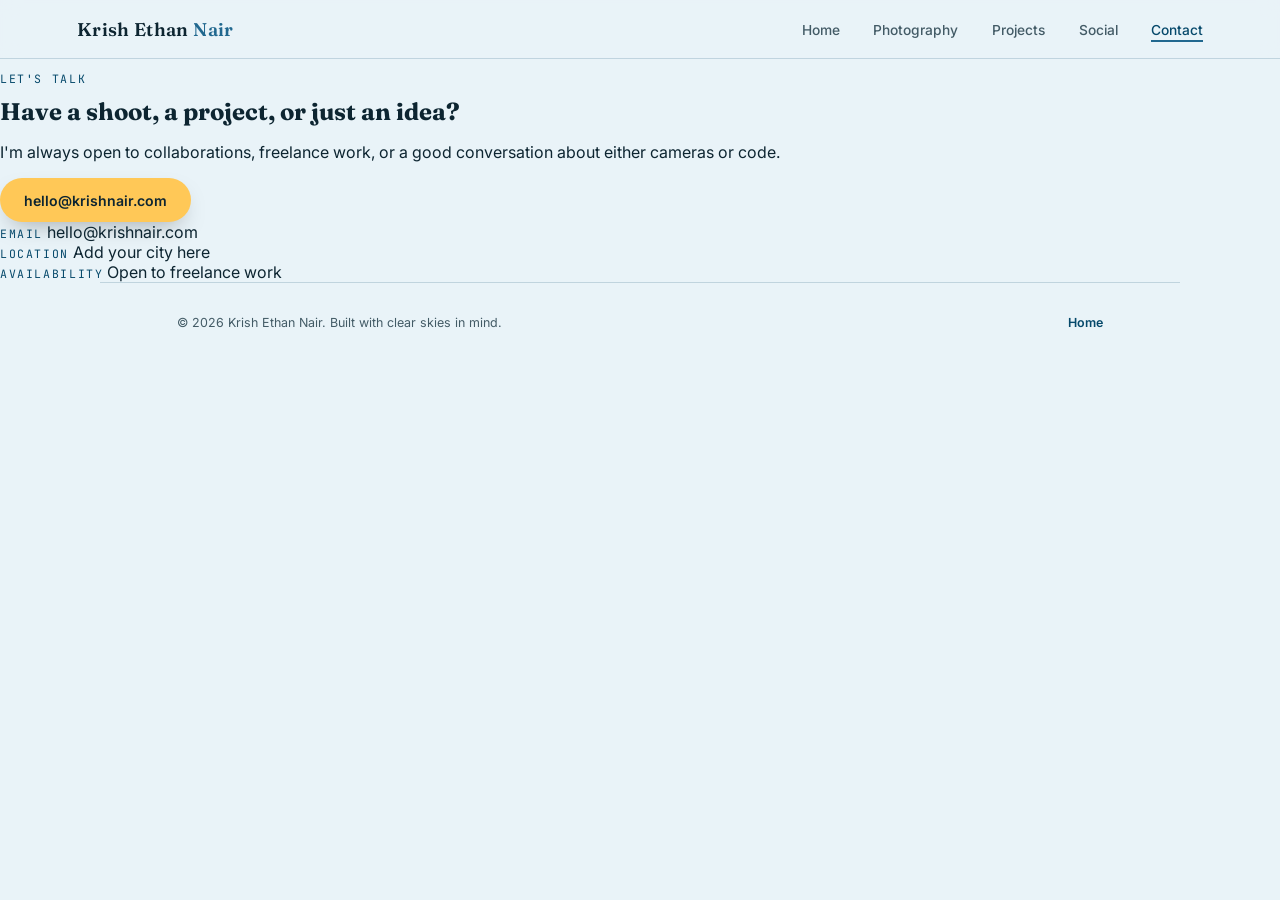
==== connect/index.html @ 8c1ee66f "renamed contact to connect" ====
<!DOCTYPE html>
<html lang="en">
<head>
<meta charset="UTF-8">
<meta name="viewport" content="width=device-width, initial-scale=1.0">
<title>Contact — Krish Ethan Nair</title>
<link rel="preconnect" href="https://fonts.googleapis.com">
<link rel="preconnect" href="https://fonts.gstatic.com" crossorigin>
<link href="https://fonts.googleapis.com/css2?family=Fraunces:ital,opsz,wght@0,9..144,300;0,9..144,500;0,9..144,600;1,9..144,500&family=Inter:wght@400;500;600&family=JetBrains+Mono:wght@400;500&display=swap" rel="stylesheet">
<link rel="stylesheet" href="../styles.css">
</head>
<body>

<header>
  <a href="../" class="logo">Krish Ethan <span>Nair</span></a>
  <button class="nav-toggle" id="navToggle" aria-label="Toggle menu" aria-expanded="false">
    <span></span>
  </button>
  <nav>
    <ul id="navList">
      <li><a href="../">Home</a></li>
      <li><a href="../photography/">Photography</a></li>
      <li><a href="../projects/">Projects</a></li>
      <li><a href="../social/">Social</a></li>
      <li><a href="../contact/" aria-current="page">Contact</a></li>
    </ul>
  </nav>
</header>

<section class="contact">
  <p class="eyebrow">Let's talk</p>
  <h2>Have a shoot, a project, or just an idea?</h2>
  <p>I'm always open to collaborations, freelance work, or a good conversation about either cameras or code.</p>
  <a href="mailto:hello@krishnair.com" class="btn btn-primary">hello@krishnair.com</a>
</section>

<div class="contact-details">
  <div class="contact-item">
    <span class="eyebrow">Email</span>
    <a href="mailto:hello@krishnair.com">hello@krishnair.com</a>
  </div>
  <div class="contact-item">
    <span class="eyebrow">Location</span>
    <span>Add your city here</span>
  </div>
  <div class="contact-item">
    <span class="eyebrow">Availability</span>
    <span>Open to freelance work</span>
  </div>
</div>

<footer>
  <span>© 2026 Krish Ethan Nair. Built with clear skies in mind.</span>
  <span><a href="../" style="color:var(--sky-deep); font-weight:600;">Home</a></span>
</footer>

<script>
  const toggle = document.getElementById('navToggle');
  const navList = document.getElementById('navList');
  toggle.addEventListener('click', () => {
    const open = navList.classList.toggle('open');
    toggle.setAttribute('aria-expanded', open);
  });
</script>

</body>
</html>
---- styles.css ----
:root{
  --sky-deep: #06496b;
  --sky-mid: #21688f;
  --sky-light: #8fc4de;
  --cloud: #e9f3f8;
  --ink: #0d2531;
  --ink-soft: #435b66;
  --sun: #ffc857;
  --line: rgba(6,73,107,0.18);
  --max: 1080px;
}

*{ box-sizing:border-box; }
html{ scroll-behavior:smooth; }

body{
  margin:0;
  background: var(--cloud);
  color: var(--ink);
  font-family: 'Inter', sans-serif;
  -webkit-font-smoothing: antialiased;
}

h1,h2,h3{ font-family:'Fraunces', serif; margin:0; }
a{ color:inherit; text-decoration:none; }

.eyebrow{
  font-family:'JetBrains Mono', monospace;
  font-size:0.72rem;
  letter-spacing:0.14em;
  text-transform:uppercase;
  color: var(--sky-deep);
}

/* ---------- NAV ---------- */
header{
  position:sticky;
  top:0;
  z-index:100;
  display:flex;
  align-items:center;
  justify-content:space-between;
  padding: 1.1rem 6%;
  background: rgba(233,243,248,0.85);
  backdrop-filter: blur(10px);
  border-bottom: 1px solid var(--line);
}

.logo{
  font-family:'Fraunces', serif;
  font-weight:600;
  font-size:1.15rem;
  letter-spacing:0.02em;
}
.logo span{ color: var(--sky-mid); }

nav ul{
  list-style:none;
  display:flex;
  gap:2.1rem;
  margin:0;
  padding:0;
}

nav a{
  font-size:0.86rem;
  font-weight:500;
  color: var(--ink-soft);
  position:relative;
  padding-bottom:4px;
  transition: color 0.25s ease;
}
nav a:hover, nav a:focus-visible{ color: var(--sky-deep); }
nav a::after{
  content:"";
  position:absolute;
  left:0; bottom:0;
  width:0%;
  height:2px;
  background: var(--sky-mid);
  transition: width 0.25s ease;
}
nav a:hover::after, nav a:focus-visible::after{ width:100%; }
nav a[aria-current="page"]{ color: var(--sky-deep); }
nav a[aria-current="page"]::after{ width:100%; }

.nav-toggle{
  display:none;
  background:none;
  border:1px solid var(--line);
  border-radius:8px;
  width:40px; height:40px;
  align-items:center;
  justify-content:center;
  cursor:pointer;
}
.nav-toggle span, .nav-toggle span::before, .nav-toggle span::after{
  display:block;
  width:18px; height:2px;
  background: var(--ink);
  position:relative;
  transition: 0.25s ease;
}
.nav-toggle span::before, .nav-toggle span::after{
  content:"";
  position:absolute;
}
.nav-toggle span::before{ top:-6px; }
.nav-toggle span::after{ top:6px; }

/* ---------- HERO ---------- */
.hero{
  position:relative;
  overflow:hidden;
  padding: 6.5rem 6% 5rem;
  background: linear-gradient(180deg, var(--sky-deep) 0%, var(--sky-mid) 46%, var(--sky-light) 82%, var(--cloud) 100%);
}

.hero .eyebrow, .hero h1, .hero-tagline{ position:relative; z-index:2; }
.hero .eyebrow{ color: #cdeaf9; }
.hero h1{ color: #fff; }
.hero h1 em{ font-style:italic; color: var(--sun); }
.hero-tagline{ color: rgba(255,255,255,0.86); }

.cloud{
  position:absolute;
  background: #fff;
  border-radius:100px;
  opacity:0.4;
  filter: blur(0.5px);
}
.cloud::before, .cloud::after{
  content:"";
  position:absolute;
  background:#fff;
  border-radius:100px;
}
.c1{ width:140px; height:44px; top:14%; left:8%; animation: drift 46s linear infinite; }
.c1::before{ width:70px; height:70px; top:-34px; left:18px; }
.c1::after{ width:50px; height:50px; top:-22px; left:70px; }
.c2{ width:100px; height:34px; top:32%; right:12%; animation: drift 60s linear infinite reverse; }
.c2::before{ width:50px; height:50px; top:-24px; left:12px; }
.c2::after{ width:36px; height:36px; top:-16px; left:52px; }
.c3{ width:80px; height:28px; top:60%; left:20%; opacity:0.3; animation: drift 38s linear infinite; }
.c3::before{ width:40px; height:40px; top:-18px; left:10px; }

@keyframes drift{
  from{ transform: translateX(-40px); }
  to{ transform: translateX(40px); }
}

.sun{
  position:absolute;
  top:8%; right:10%;
  width:70px; height:70px;
  background: radial-gradient(circle, var(--sun) 0%, rgba(255,200,87,0) 70%);
  border-radius:50%;
  opacity:0.85;
}

/* Birds: simple double-arc silhouettes that fly across the hero */
.bird{
  position:absolute;
  width:34px;
  height:14px;
  opacity:0.85;
  animation: fly linear infinite;
}
.bird svg{ width:100%; height:100%; display:block; }
.bird path{
  fill:none;
  stroke: rgba(255,255,255,0.92);
  stroke-width:2.4;
  stroke-linecap:round;
  animation: flap 0.7s ease-in-out infinite alternate;
  transform-origin: center;
}
.b1{ top:18%; left:-8%; animation-duration: 22s; }
.b1 path{ animation-duration:0.62s; }
.b2{ top:28%; left:-8%; width:24px; height:10px; animation-duration: 28s; animation-delay:3s; opacity:0.7; }
.b2 path{ animation-duration:0.55s; }
.b3{ top:12%; left:-8%; width:20px; height:9px; animation-duration: 25s; animation-delay:9s; opacity:0.6; }
.b3 path{ animation-duration:0.5s; }

@keyframes fly{
  from{ transform: translateX(0) translateY(0); }
  to{ transform: translateX(126vw) translateY(-18px); }
}
@keyframes flap{
  from{ transform: scaleY(1); }
  to{ transform: scaleY(0.55); }
}

.hero-inner{
  position:relative;
  z-index:2;
  max-width: var(--max);
  margin: 0 auto;
}

.hero h1{
  font-size: clamp(2.6rem, 7vw, 4.6rem);
  font-weight:500;
  line-height:1.02;
  max-width: 16ch;
}

.hero-tagline{
  margin-top:1.4rem;
  font-size:1.05rem;
  line-height:1.65;
  max-width: 50ch;
}

.hero-actions{
  margin-top:2.2rem;
  display:flex;
  gap:1rem;
  flex-wrap:wrap;
  position:relative;
  z-index:2;
}

.btn{
  display:inline-flex;
  align-items:center;
  gap:0.5rem;
  padding: 0.85rem 1.5rem;
  border-radius: 999px;
  font-size:0.88rem;
  font-weight:600;
  transition: transform 0.2s ease, box-shadow 0.2s ease;
  cursor:pointer;
  border:none;
  font-family:inherit;
}
.btn-primary{
  background: var(--sun);
  color: var(--ink);
  box-shadow: 0 10px 24px -10px rgba(0,0,0,0.35);
}
.btn-primary:hover{ transform: translateY(-2px); box-shadow: 0 14px 28px -10px rgba(0,0,0,0.4); }
.btn-ghost{
  border:1px solid rgba(255,255,255,0.7);
  color: #fff;
}
.btn-ghost:hover{ background: rgba(255,255,255,0.12); }

/* light-background variants of buttons, for use outside the hero */
.btn-primary-light{
  background: var(--sky-deep);
  color:#fff;
  box-shadow: 0 10px 24px -10px rgba(6,73,107,0.5);
}
.btn-primary-light:hover{ transform: translateY(-2px); }
.btn-ghost-light{
  border:1px solid var(--sky-deep);
  color: var(--sky-deep);
}
.btn-ghost-light:hover{ background: rgba(6,73,107,0.08); }

/* horizon divider */
.horizon{
  height: 46px;
  background: linear-gradient(180deg, var(--cloud), var(--sky-light) 130%);
  position:relative;
}
.horizon svg{ display:block; width:100%; height:100%; }

/* ---------- SECTION SHELL ---------- */
section.block{
  padding: 5.5rem 6%;
  max-width: var(--max);
  margin: 0 auto;
}

.section-head{
  display:flex;
  justify-content:space-between;
  align-items:flex-end;
  flex-wrap:wrap;
  gap:1rem;
  margin-bottom: 2.6rem;
  border-bottom: 1px solid var(--line);
  padding-bottom:1.4rem;
}
.section-head h2{ font-size: clamp(1.7rem, 4vw, 2.3rem); font-weight:500; }
.section-head p{ color: var(--ink-soft); font-size:0.92rem; max-width:34ch; margin:0.4rem 0 0; }

/* ---------- GALLERY ---------- */
.gallery{
  display:grid;
  grid-template-columns: repeat(6, 1fr);
  grid-auto-rows: 140px;
  gap: 0.9rem;
}
.gallery figure{
  margin:0;
  position:relative;
  overflow:hidden;
  border-radius: 14px;
  background: var(--sky-light);
}
.gallery figure img{
  width:100%; height:100%;
  object-fit:cover;
  display:block;
  transition: transform 0.6s ease;
}
.gallery figure:hover img{ transform: scale(1.07); }

.gallery figcaption{
  position:absolute;
  left:0; right:0; bottom:0;
  padding: 0.9rem 1rem 0.7rem;
  background: linear-gradient(180deg, transparent, rgba(9,45,61,0.78));
  color:#fff;
  font-size:0.78rem;
  opacity:0;
  transform: translateY(8px);
  transition: 0.3s ease;
}
.gallery figure:hover figcaption{ opacity:1; transform:translateY(0); }
.gallery figcaption .eyebrow{ color: var(--sun); }

.g1{ grid-column: span 3; grid-row: span 2; }
.g2{ grid-column: span 3; grid-row: span 1; }
.g3{ grid-column: span 3; grid-row: span 1; }
.g4{ grid-column: span 2; grid-row: span 1; }
.g5{ grid-column: span 2; grid-row: span 1; }
.g6{ grid-column: span 2; grid-row: span 1; }
.g7{ grid-column: span 4; grid-row: span 1; }
.g8{ grid-column: span 2; grid-row: span 1; }

@media (max-width: 860px){
  .gallery{ grid-template-columns: repeat(2, 1fr); grid-auto-rows:150px; }
  .g1,.g2,.g3,.g4,.g5,.g6,.g7,.g8{ grid-column: span 1; grid-row: span 1; }
  .g1{ grid-column: span 2; grid-row: span 2; }
}

/* ---------- FUN PROJECTS (Triops etc.) ---------- */
.projects{
  display:grid;
  grid-template-columns: repeat(3, 1fr);
  gap: 1.4rem;
}
.project-card{
  border: 1px solid var(--line);
  border-radius: 18px;
  padding: 1.8rem;
  background: #fff;
  display:flex;
  flex-direction:column;
  gap:0.9rem;
  transition: transform 0.25s ease, box-shadow 0.25s ease, border-color 0.25s ease;
}
.project-card:hover{
  transform: translateY(-4px);
  box-shadow: 0 20px 40px -22px rgba(6,73,107,0.35);
  border-color: var(--sky-mid);
}
.project-card .thumb{
  width:100%;
  aspect-ratio: 4/3;
  border-radius:12px;
  background: var(--sky-light);
  overflow:hidden;
}
.project-card .thumb img{ width:100%; height:100%; object-fit:cover; display:block; }
.project-card h3{ font-size:1.2rem; font-weight:600; }
.project-card p{ color: var(--ink-soft); font-size:0.9rem; line-height:1.55; flex-grow:1; }
.tag-row{ display:flex; flex-wrap:wrap; gap:0.4rem; }
.tag{
  font-family:'JetBrains Mono', monospace;
  font-size:0.68rem;
  padding: 0.28rem 0.6rem;
  border-radius: 999px;
  background: var(--sky-light);
  color: var(--sky-deep);
}
.project-link{
  font-size:0.84rem;
  font-weight:600;
  color: var(--sky-deep);
  display:inline-flex;
  align-items:center;
  gap:0.35rem;
}
.project-link svg{ transition: transform 0.2s ease; }
.project-link:hover svg{ transform: translate(2px,-2px); }

/* ---------- DETAIL PAGE (project / recipe subpages) ---------- */
.detail-hero{
  max-width: var(--max);
  margin: 0 auto;
  padding: 3.5rem 6% 0;
}
.back-link{
  display:inline-flex;
  align-items:center;
  gap:0.4rem;
  font-size:0.84rem;
  font-weight:600;
  color: var(--sky-deep);
  margin-bottom:1.6rem;
}
.detail-photo{
  width:100%;
  aspect-ratio: 16/9;
  border-radius:20px;
  background: var(--sky-light);
  overflow:hidden;
  margin: 1.6rem 0 2.4rem;
}
.detail-photo img{ width:100%; height:100%; object-fit:cover; display:block; }
.detail-meta{
  display:flex;
  gap:1.6rem;
  flex-wrap:wrap;
  margin: 1rem 0 2rem;
  font-size:0.86rem;
  color: var(--ink-soft);
}
.detail-meta span strong{ color: var(--ink); }
.detail-body{
  max-width: var(--max);
  margin: 0 auto;
  padding: 0 6% 6rem;
  line-height:1.75;
  color: var(--ink-soft);
}
.detail-body h2{ color: var(--ink); font-size:1.3rem; margin: 2rem 0 0.8rem; }
.detail-body ul, .detail-body ol{ padding-left:1.3rem; }
.detail-body li{ margin-bottom:0.5rem; }

/* ---------- RECIPES ---------- */
.recipe-grid{
  display:grid;
  grid-template-columns: repeat(3, 1fr);
  gap: 1.4rem;
}
.recipe-card{
  border: 1px solid var(--line);
  border-radius: 18px;
  overflow:hidden;
  background: #fff;
  display:flex;
  flex-direction:column;
  transition: transform 0.25s ease, box-shadow 0.25s ease, border-color 0.25s ease;
}
.recipe-card:hover{
  transform: translateY(-4px);
  box-shadow: 0 20px 40px -22px rgba(6,73,107,0.35);
  border-color: var(--sky-mid);
}
.recipe-photo{
  width:100%;
  aspect-ratio: 4/3;
  background: var(--sky-light);
  overflow:hidden;
}
.recipe-photo img{ width:100%; height:100%; object-fit:cover; display:block; }
.recipe-info{
  padding: 1.3rem 1.4rem 1.5rem;
  display:flex;
  flex-direction:column;
  gap:0.5rem;
}
.recipe-info h3{ font-size:1.1rem; font-weight:600; }
.recipe-time{
  display:inline-flex;
  align-items:center;
  gap:0.35rem;
  font-family:'JetBrains Mono', monospace;
  font-size:0.74rem;
  color: var(--sky-deep);
}

/* ---------- CONNECT ---------- */
.connect-wrap{
  background: linear-gradient(180deg, var(--sky-deep), #052f45);
  color: #fff;
}
.connect-wrap .section-head{ border-bottom-color: rgba(255,255,255,0.18); }
.connect-wrap .section-head p{ color: rgba(255,255,255,0.72); }

.connect-grid{
  display:grid;
  grid-template-columns: repeat(2, 1fr);
  gap:1rem;
}
.connect-card{
  display:flex;
  align-items:center;
  gap:0.9rem;
  padding: 1.2rem 1.3rem;
  border-radius:14px;
  background: rgba(255,255,255,0.06);
  border: 1px solid rgba(255,255,255,0.14);
  transition: 0.25s ease;
  width:100%;
  text-align:left;
  cursor:pointer;
  font-family:inherit;
  color:#fff;
}
.connect-card:hover{ background: rgba(255,255,255,0.14); transform: translateY(-3px); }
.connect-icon{
  width:40px; height:40px;
  border-radius:50%;
  background: rgba(255,255,255,0.12);
  display:flex; align-items:center; justify-content:center;
  flex-shrink:0;
}
.connect-card .handle{ font-weight:600; font-size:0.95rem; }
.connect-card .platform{ font-size:0.75rem; color: rgba(255,255,255,0.62); }
.connect-card .copy-note{
  margin-left:auto;
  font-size:0.7rem;
  font-family:'JetBrains Mono', monospace;
  color: rgba(255,255,255,0.55);
  white-space:nowrap;
}

/* ---------- PLACEHOLDER / COMING SOON ---------- */
.placeholder{
  max-width: var(--max);
  margin: 0 auto;
  padding: 7rem 6% 8rem;
  text-align:center;
}
.placeholder .eyebrow{ display:block; margin-bottom:1rem; }
.placeholder h1{
  font-size: clamp(2.2rem, 6vw, 3.2rem);
  font-weight:500;
  max-width: 18ch;
  margin: 0 auto;
}
.placeholder p{
  color: var(--ink-soft);
  max-width: 42ch;
  margin: 1.2rem auto 2rem;
  line-height:1.6;
}
.placeholder-frame{
  width:100%;
  max-width: 560px;
  margin: 0 auto;
  aspect-ratio: 16/9;
  border-radius: 20px;
  border: 1px dashed var(--sky-mid);
  background: var(--sky-light);
  display:flex;
  align-items:center;
  justify-content:center;
  color: var(--sky-deep);
  font-family:'JetBrains Mono', monospace;
  font-size:0.8rem;
  letter-spacing:0.06em;
}

footer{
  padding: 2rem 6% 2.4rem;
  display:flex;
  justify-content:space-between;
  align-items:center;
  flex-wrap:wrap;
  gap:1rem;
  border-top:1px solid var(--line);
  font-size:0.78rem;
  color: var(--ink-soft);
  max-width: var(--max);
  margin: 0 auto;
}

/* ---------- RESPONSIVE ---------- */
@media (max-width: 860px){
  .projects{ grid-template-columns: 1fr; }
  .recipe-grid{ grid-template-columns: repeat(2, 1fr); }
  .connect-grid{ grid-template-columns: 1fr; }
}

@media (max-width: 640px){
  nav ul{
    position:fixed;
    top:66px; left:0; right:0;
    flex-direction:column;
    background: var(--cloud);
    padding: 1.2rem 6%;
    gap:1rem;
    border-bottom: 1px solid var(--line);
    transform: translateY(-8px);
    opacity:0;
    pointer-events:none;
    transition: 0.25s ease;
  }
  nav ul.open{ transform:translateY(0); opacity:1; pointer-events:auto; }
  .nav-toggle{ display:flex; }
  .recipe-grid{ grid-template-columns: 1fr; }
}

@media (prefers-reduced-motion: reduce){
  *{ animation-duration: 0.001ms !important; animation-iteration-count: 1 !important; transition-duration: 0.001ms !important; }
}

:focus-visible{ outline: 2px solid var(--sky-deep); outline-offset:3px; }
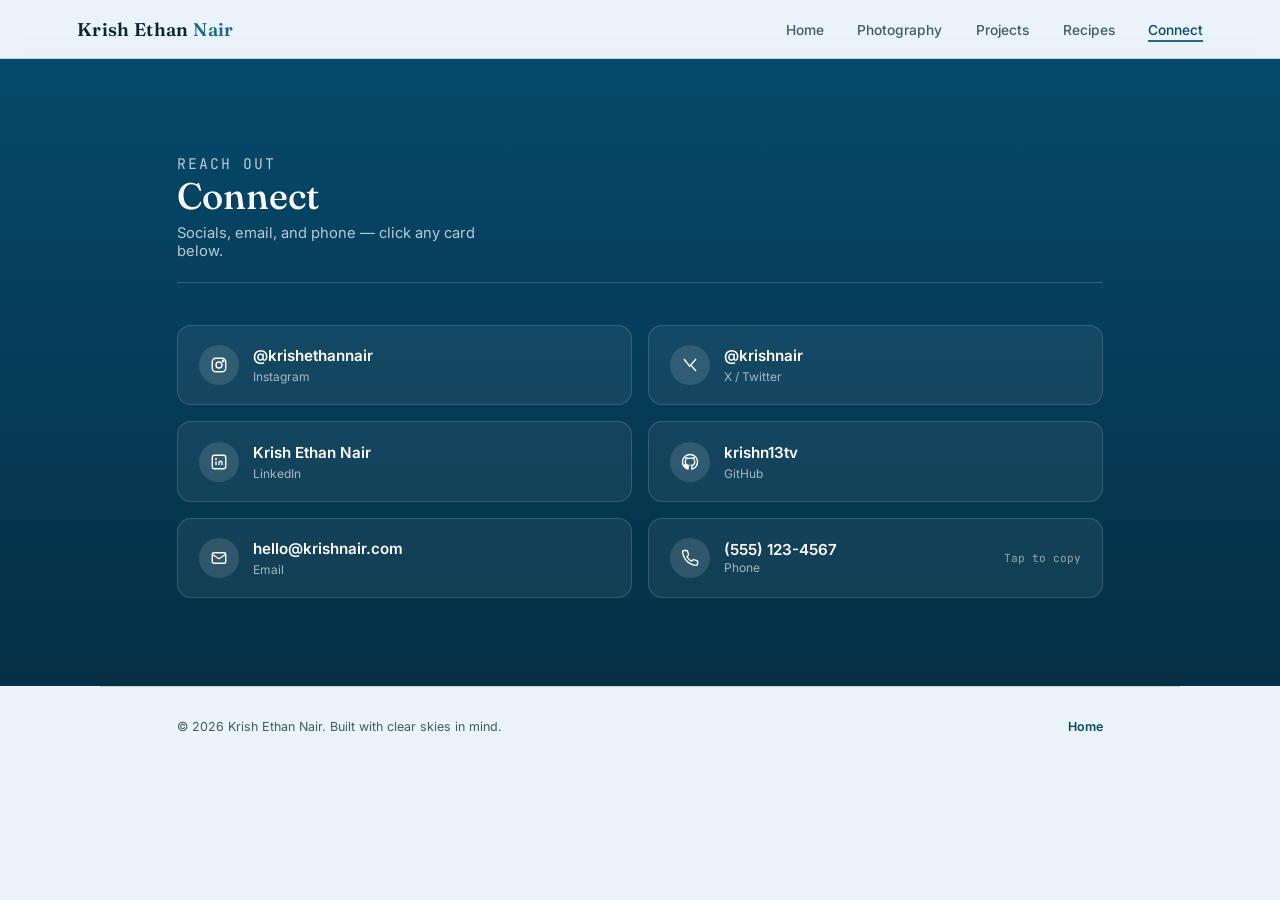
==== commit a6e72145: "Update index.html" ====
--- a/connect/index.html
+++ b/connect/index.html
@@ -3,7 +3,7 @@
 <head>
 <meta charset="UTF-8">
 <meta name="viewport" content="width=device-width, initial-scale=1.0">
-<title>Contact — Krish Ethan Nair</title>
+<title>Connect — Krish Ethan Nair</title>
 <link rel="preconnect" href="https://fonts.googleapis.com">
 <link rel="preconnect" href="https://fonts.gstatic.com" crossorigin>
 <link href="https://fonts.googleapis.com/css2?family=Fraunces:ital,opsz,wght@0,9..144,300;0,9..144,500;0,9..144,600;1,9..144,500&family=Inter:wght@400;500;600&family=JetBrains+Mono:wght@400;500&display=swap" rel="stylesheet">
@@ -21,33 +21,67 @@
       <li><a href="../">Home</a></li>
       <li><a href="../photography/">Photography</a></li>
       <li><a href="../projects/">Projects</a></li>
-      <li><a href="../social/">Social</a></li>
-      <li><a href="../contact/" aria-current="page">Contact</a></li>
+      <li><a href="../recipes/">Recipes</a></li>
+      <li><a href="../connect/" aria-current="page">Connect</a></li>
     </ul>
   </nav>
 </header>
 
-<section class="contact">
-  <p class="eyebrow">Let's talk</p>
-  <h2>Have a shoot, a project, or just an idea?</h2>
-  <p>I'm always open to collaborations, freelance work, or a good conversation about either cameras or code.</p>
-  <a href="mailto:hello@krishnair.com" class="btn btn-primary">hello@krishnair.com</a>
+<section class="connect-wrap">
+  <section class="block">
+    <div class="section-head">
+      <div>
+        <p class="eyebrow">Reach out</p>
+        <h2>Connect</h2>
+        <p>Socials, email, and phone — click any card below.</p>
+      </div>
+    </div>
+
+    <!--
+      TO UPDATE THESE:
+      - Social cards: replace the href="#" with your real profile URL
+        (e.g. https://instagram.com/yourhandle) and update the handle text.
+      - Email card: replace hello@krishnair.com in the mailto: link AND
+        in the visible handle text.
+      - Phone card: replace +1XXXXXXXXXX in the button's data-phone attribute
+        AND the visible display number. It copies to clipboard on click.
+    -->
+    <div class="connect-grid">
+
+      <a class="connect-card" href="https://instagram.com/krishethannair" target="_blank" rel="noopener">
+        <span class="connect-icon"><svg width="18" height="18" viewBox="0 0 24 24" fill="none" stroke="white" stroke-width="1.8"><rect x="3" y="3" width="18" height="18" rx="5"/><circle cx="12" cy="12" r="4"/><circle cx="17.5" cy="6.5" r="1"/></svg></span>
+        <span><span class="handle">@krishethannair</span><br><span class="platform">Instagram</span></span>
+      </a>
+
+      <a class="connect-card" href="https://twitter.com/krishnair" target="_blank" rel="noopener">
+        <span class="connect-icon"><svg width="18" height="18" viewBox="0 0 24 24" fill="none" stroke="white" stroke-width="1.8"><path d="M20 4l-8.5 9.5L4 4M20 20l-7-7.8"/></svg></span>
+        <span><span class="handle">@krishnair</span><br><span class="platform">X / Twitter</span></span>
+      </a>
+
+      <a class="connect-card" href="https://linkedin.com/in/krishethannair" target="_blank" rel="noopener">
+        <span class="connect-icon"><svg width="18" height="18" viewBox="0 0 24 24" fill="none" stroke="white" stroke-width="1.8"><rect x="3" y="3" width="18" height="18" rx="3"/><line x1="8" y1="11" x2="8" y2="16"/><circle cx="8" cy="8" r="0.5" fill="white"/><path d="M12 16v-3a2 2 0 0 1 4 0v3"/></svg></span>
+        <span><span class="handle">Krish Ethan Nair</span><br><span class="platform">LinkedIn</span></span>
+      </a>
+
+      <a class="connect-card" href="https://github.com/krishn13tv" target="_blank" rel="noopener">
+        <span class="connect-icon"><svg width="18" height="18" viewBox="0 0 24 24" fill="none" stroke="white" stroke-width="1.8"><path d="M12 2a10 10 0 0 0-3.16 19.5c.5.1.68-.22.68-.48v-1.7c-2.78.6-3.37-1.34-3.37-1.34-.46-1.16-1.11-1.47-1.11-1.47-.9-.62.07-.6.07-.6 1 .07 1.53 1.03 1.53 1.03.9 1.53 2.34 1.09 2.91.83.09-.65.35-1.09.63-1.34-2.22-.25-4.56-1.11-4.56-4.93 0-1.09.39-1.98 1.03-2.68-.1-.25-.45-1.27.1-2.65 0 0 .84-.27 2.75 1.02a9.4 9.4 0 0 1 5 0c1.9-1.3 2.74-1.02 2.74-1.02.56 1.38.2 2.4.1 2.65.65.7 1.03 1.59 1.03 2.68 0 3.83-2.34 4.68-4.57 4.92.36.31.68.92.68 1.85v2.75c0 .27.18.58.69.48A10 10 0 0 0 12 2z"/></svg></span>
+        <span><span class="handle">krishn13tv</span><br><span class="platform">GitHub</span></span>
+      </a>
+
+      <a class="connect-card" href="mailto:hello@krishnair.com">
+        <span class="connect-icon"><svg width="18" height="18" viewBox="0 0 24 24" fill="none" stroke="white" stroke-width="1.8"><rect x="3" y="5" width="18" height="14" rx="2"/><path d="M3 7l9 6 9-6"/></svg></span>
+        <span><span class="handle">hello@krishnair.com</span><br><span class="platform">Email</span></span>
+      </a>
+
+      <button class="connect-card" id="phoneCard" type="button" data-phone="+15551234567">
+        <span class="connect-icon"><svg width="18" height="18" viewBox="0 0 24 24" fill="none" stroke="white" stroke-width="1.8"><path d="M22 16.9v3a2 2 0 0 1-2.2 2 19.8 19.8 0 0 1-8.6-3.1 19.5 19.5 0 0 1-6-6 19.8 19.8 0 0 1-3.1-8.7A2 2 0 0 1 4.1 2h3a2 2 0 0 1 2 1.7c.1 1 .3 2 .7 3a2 2 0 0 1-.4 2.1L8 10.3a16 16 0 0 0 6 6l1.5-1.5a2 2 0 0 1 2.1-.4c1 .4 2 .6 3 .7a2 2 0 0 1 1.7 2z"/></svg></span>
+        <span><span class="handle">(555) 123-4567</span><br><span class="platform">Phone</span></span>
+        <span class="copy-note" id="copyNote">Tap to copy</span>
+      </button>
+
+    </div>
+  </section>
 </section>
-
-<div class="contact-details">
-  <div class="contact-item">
-    <span class="eyebrow">Email</span>
-    <a href="mailto:hello@krishnair.com">hello@krishnair.com</a>
-  </div>
-  <div class="contact-item">
-    <span class="eyebrow">Location</span>
-    <span>Add your city here</span>
-  </div>
-  <div class="contact-item">
-    <span class="eyebrow">Availability</span>
-    <span>Open to freelance work</span>
-  </div>
-</div>
 
 <footer>
   <span>© 2026 Krish Ethan Nair. Built with clear skies in mind.</span>
@@ -61,6 +95,19 @@
     const open = navList.classList.toggle('open');
     toggle.setAttribute('aria-expanded', open);
   });
+
+  const phoneCard = document.getElementById('phoneCard');
+  const copyNote = document.getElementById('copyNote');
+  phoneCard.addEventListener('click', async () => {
+    const phone = phoneCard.getAttribute('data-phone');
+    try {
+      await navigator.clipboard.writeText(phone);
+      copyNote.textContent = 'Copied!';
+    } catch (err) {
+      copyNote.textContent = phone;
+    }
+    setTimeout(() => { copyNote.textContent = 'Tap to copy'; }, 2000);
+  });
 </script>
 
 </body>
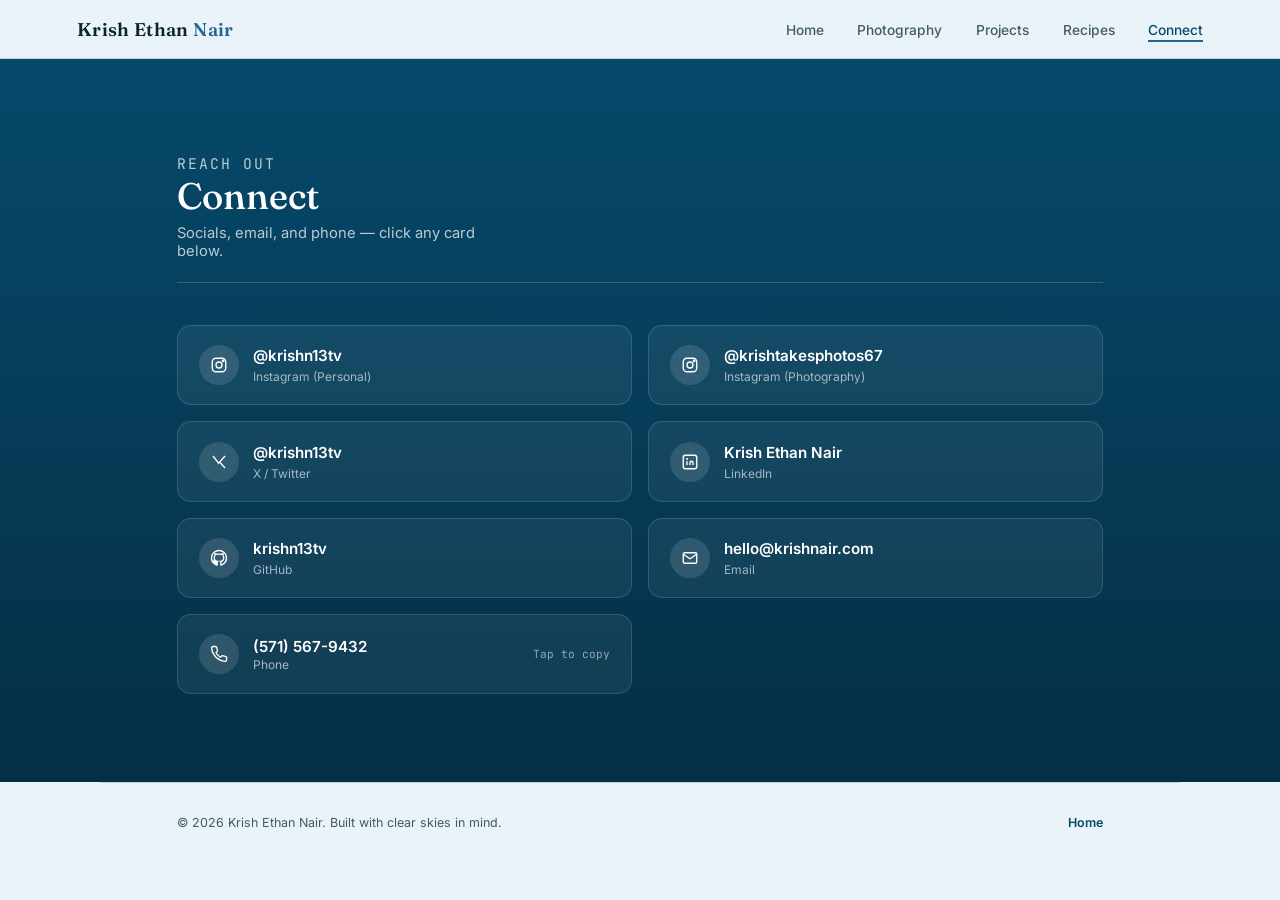
==== commit 9afbd768: "Update index.html" ====
--- a/connect/index.html
+++ b/connect/index.html
@@ -48,14 +48,19 @@
     -->
     <div class="connect-grid">
 
-      <a class="connect-card" href="https://instagram.com/krishethannair" target="_blank" rel="noopener">
+      <a class="connect-card" href="https://instagram.com/krishn13tv" target="_blank" rel="noopener">
         <span class="connect-icon"><svg width="18" height="18" viewBox="0 0 24 24" fill="none" stroke="white" stroke-width="1.8"><rect x="3" y="3" width="18" height="18" rx="5"/><circle cx="12" cy="12" r="4"/><circle cx="17.5" cy="6.5" r="1"/></svg></span>
-        <span><span class="handle">@krishethannair</span><br><span class="platform">Instagram</span></span>
+        <span><span class="handle">@krishn13tv</span><br><span class="platform">Instagram (Personal)</span></span>
       </a>
 
-      <a class="connect-card" href="https://twitter.com/krishnair" target="_blank" rel="noopener">
+      <a class="connect-card" href="https://instagram.com/krishtakesphotos67" target="_blank" rel="noopener">
+        <span class="connect-icon"><svg width="18" height="18" viewBox="0 0 24 24" fill="none" stroke="white" stroke-width="1.8"><rect x="3" y="3" width="18" height="18" rx="5"/><circle cx="12" cy="12" r="4"/><circle cx="17.5" cy="6.5" r="1"/></svg></span>
+        <span><span class="handle">@krishtakesphotos67</span><br><span class="platform">Instagram (Photography)</span></span>
+      </a>
+
+      <a class="connect-card" href="https://twitter.com/krishn13tv" target="_blank" rel="noopener">
         <span class="connect-icon"><svg width="18" height="18" viewBox="0 0 24 24" fill="none" stroke="white" stroke-width="1.8"><path d="M20 4l-8.5 9.5L4 4M20 20l-7-7.8"/></svg></span>
-        <span><span class="handle">@krishnair</span><br><span class="platform">X / Twitter</span></span>
+        <span><span class="handle">@krishn13tv</span><br><span class="platform">X / Twitter</span></span>
       </a>
 
       <a class="connect-card" href="https://linkedin.com/in/krishethannair" target="_blank" rel="noopener">
@@ -73,9 +78,9 @@
         <span><span class="handle">hello@krishnair.com</span><br><span class="platform">Email</span></span>
       </a>
 
-      <button class="connect-card" id="phoneCard" type="button" data-phone="+15551234567">
+      <button class="connect-card" id="phoneCard" type="button" data-phone="+15715679432">
         <span class="connect-icon"><svg width="18" height="18" viewBox="0 0 24 24" fill="none" stroke="white" stroke-width="1.8"><path d="M22 16.9v3a2 2 0 0 1-2.2 2 19.8 19.8 0 0 1-8.6-3.1 19.5 19.5 0 0 1-6-6 19.8 19.8 0 0 1-3.1-8.7A2 2 0 0 1 4.1 2h3a2 2 0 0 1 2 1.7c.1 1 .3 2 .7 3a2 2 0 0 1-.4 2.1L8 10.3a16 16 0 0 0 6 6l1.5-1.5a2 2 0 0 1 2.1-.4c1 .4 2 .6 3 .7a2 2 0 0 1 1.7 2z"/></svg></span>
-        <span><span class="handle">(555) 123-4567</span><br><span class="platform">Phone</span></span>
+        <span><span class="handle">(571) 567-9432</span><br><span class="platform">Phone</span></span>
         <span class="copy-note" id="copyNote">Tap to copy</span>
       </button>
 
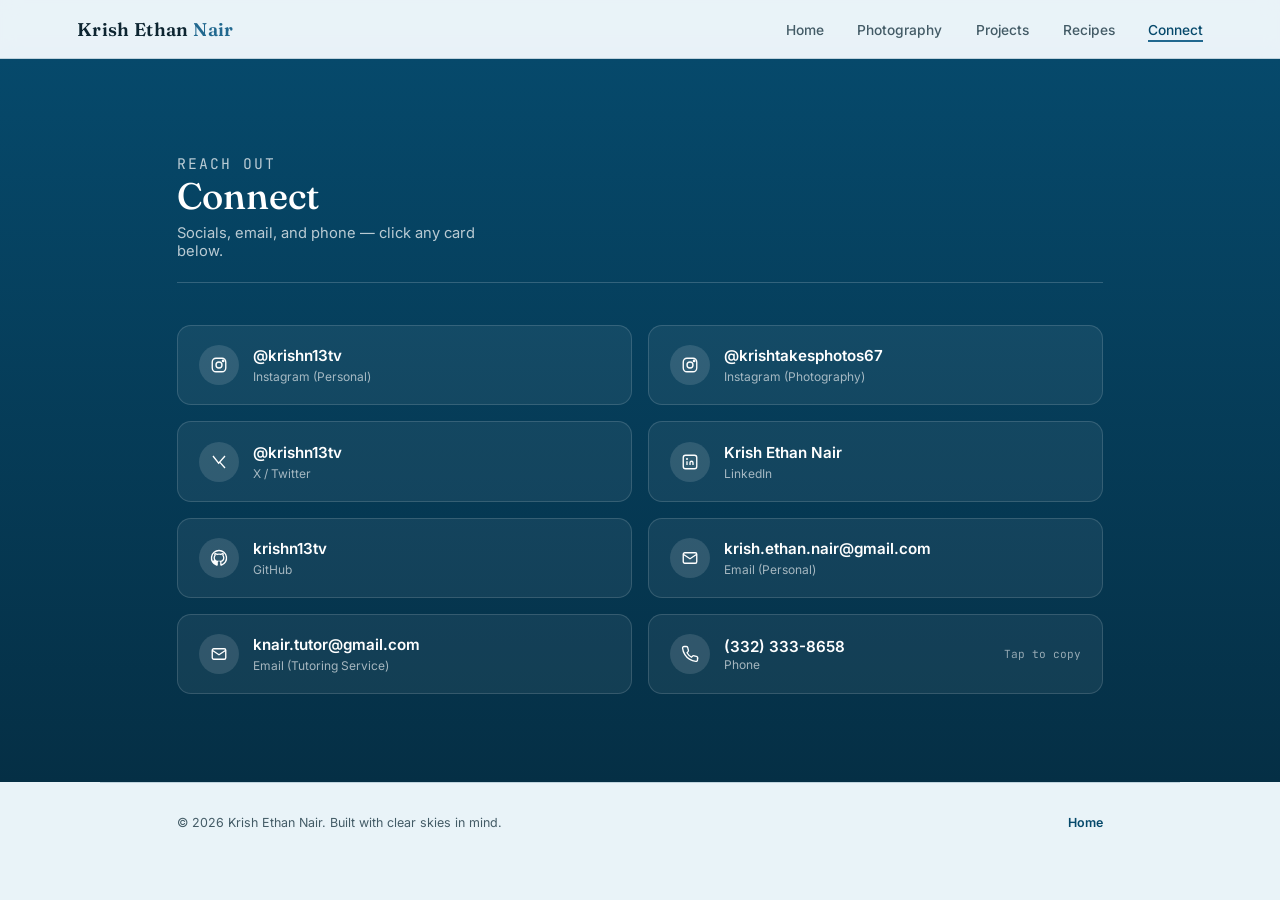
==== commit 03a81883: "Update index.html" ====
--- a/connect/index.html
+++ b/connect/index.html
@@ -73,14 +73,19 @@
         <span><span class="handle">krishn13tv</span><br><span class="platform">GitHub</span></span>
       </a>
 
-      <a class="connect-card" href="mailto:hello@krishnair.com">
+      <a class="connect-card" href="mailto:krish.ethan.nair@gmail.com">
         <span class="connect-icon"><svg width="18" height="18" viewBox="0 0 24 24" fill="none" stroke="white" stroke-width="1.8"><rect x="3" y="5" width="18" height="14" rx="2"/><path d="M3 7l9 6 9-6"/></svg></span>
-        <span><span class="handle">hello@krishnair.com</span><br><span class="platform">Email</span></span>
+        <span><span class="handle">krish.ethan.nair@gmail.com</span><br><span class="platform">Email (Personal)</span></span>
       </a>
 
-      <button class="connect-card" id="phoneCard" type="button" data-phone="+15715679432">
+      <a class="connect-card" href="mailto:knair.tutor@gmail.com">
+        <span class="connect-icon"><svg width="18" height="18" viewBox="0 0 24 24" fill="none" stroke="white" stroke-width="1.8"><rect x="3" y="5" width="18" height="14" rx="2"/><path d="M3 7l9 6 9-6"/></svg></span>
+        <span><span class="handle">knair.tutor@gmail.com</span><br><span class="platform">Email (Tutoring Service)</span></span>
+      </a>
+
+      <button class="connect-card" id="phoneCard" type="button" data-phone="+3323338658">
         <span class="connect-icon"><svg width="18" height="18" viewBox="0 0 24 24" fill="none" stroke="white" stroke-width="1.8"><path d="M22 16.9v3a2 2 0 0 1-2.2 2 19.8 19.8 0 0 1-8.6-3.1 19.5 19.5 0 0 1-6-6 19.8 19.8 0 0 1-3.1-8.7A2 2 0 0 1 4.1 2h3a2 2 0 0 1 2 1.7c.1 1 .3 2 .7 3a2 2 0 0 1-.4 2.1L8 10.3a16 16 0 0 0 6 6l1.5-1.5a2 2 0 0 1 2.1-.4c1 .4 2 .6 3 .7a2 2 0 0 1 1.7 2z"/></svg></span>
-        <span><span class="handle">(571) 567-9432</span><br><span class="platform">Phone</span></span>
+        <span><span class="handle">(332) 333-8658</span><br><span class="platform">Phone</span></span>
         <span class="copy-note" id="copyNote">Tap to copy</span>
       </button>
 
--- a/styles.css
+++ b/styles.css
@@ -287,27 +287,50 @@
 .section-head h2{ font-size: clamp(1.7rem, 4vw, 2.3rem); font-weight:500; }
 .section-head p{ color: var(--ink-soft); font-size:0.92rem; max-width:34ch; margin:0.4rem 0 0; }
 
-/* ---------- GALLERY ---------- */
+/* ---------- GALLERY (masonry) ---------- */
+/*
+  This is a masonry-style layout: each photo keeps its own real aspect
+  ratio (no forced cropping into a fixed tile shape), and the browser
+  flows tiles into whichever column has room next — so a mix of vertical
+  and horizontal photos interlocks seamlessly in any order you list them.
+
+  Only ONE special class exists:
+    class="feature"  → makes a photo span the full width as a highlight
+                        banner (cropped to a wide fixed ratio). Use this
+                        sparingly — once, maybe twice, per gallery.
+  Everything else needs no class at all — just drop the <figure> in.
+*/
 .gallery{
-  display:grid;
-  grid-template-columns: repeat(6, 1fr);
-  grid-auto-rows: 140px;
-  gap: 0.9rem;
+  columns: 4 230px;
+  column-gap: 0.9rem;
 }
 .gallery figure{
-  margin:0;
+  margin: 0 0 0.9rem;
+  break-inside: avoid;
   position:relative;
   overflow:hidden;
   border-radius: 14px;
   background: var(--sky-light);
+  display:inline-block;
+  width:100%;
 }
 .gallery figure img{
-  width:100%; height:100%;
-  object-fit:cover;
+  width:100%;
+  height:auto;
   display:block;
   transition: transform 0.6s ease;
 }
-.gallery figure:hover img{ transform: scale(1.07); }
+.gallery figure:hover img{ transform: scale(1.05); }
+
+.gallery figure.feature{
+  display:block;
+  column-span: all;
+}
+.gallery figure.feature img{
+  width:100%;
+  aspect-ratio: 21 / 9;
+  object-fit:cover;
+}
 
 .gallery figcaption{
   position:absolute;
@@ -323,19 +346,11 @@
 .gallery figure:hover figcaption{ opacity:1; transform:translateY(0); }
 .gallery figcaption .eyebrow{ color: var(--sun); }
 
-.g1{ grid-column: span 3; grid-row: span 2; }
-.g2{ grid-column: span 3; grid-row: span 1; }
-.g3{ grid-column: span 3; grid-row: span 1; }
-.g4{ grid-column: span 2; grid-row: span 1; }
-.g5{ grid-column: span 2; grid-row: span 1; }
-.g6{ grid-column: span 2; grid-row: span 1; }
-.g7{ grid-column: span 4; grid-row: span 1; }
-.g8{ grid-column: span 2; grid-row: span 1; }
-
 @media (max-width: 860px){
-  .gallery{ grid-template-columns: repeat(2, 1fr); grid-auto-rows:150px; }
-  .g1,.g2,.g3,.g4,.g5,.g6,.g7,.g8{ grid-column: span 1; grid-row: span 1; }
-  .g1{ grid-column: span 2; grid-row: span 2; }
+  .gallery{ columns: 2 200px; }
+}
+@media (max-width: 480px){
+  .gallery{ columns: 1; }
 }
 
 /* ---------- FUN PROJECTS (Triops etc.) ---------- */
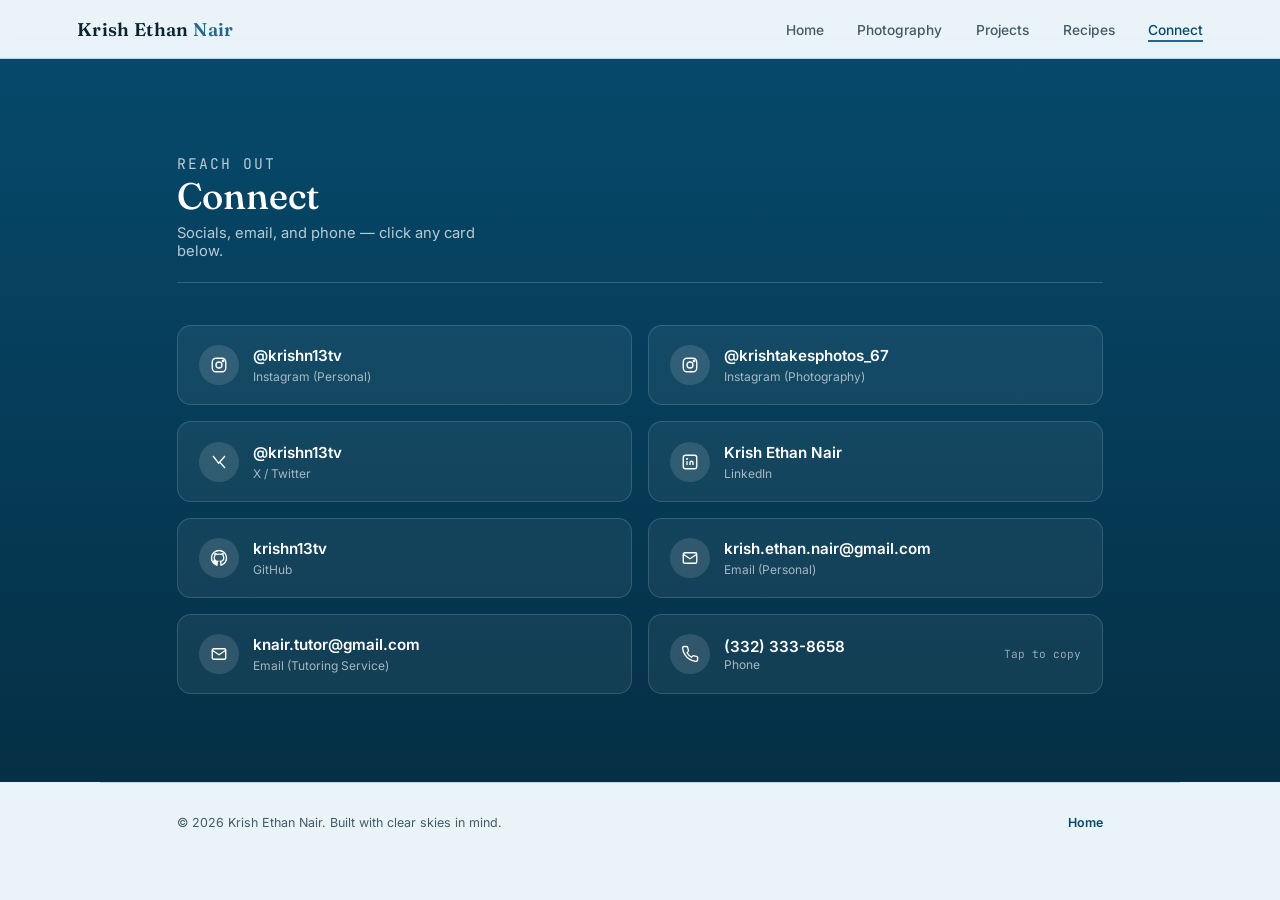
==== commit e02a0eb3: "Update index.html" ====
--- a/connect/index.html
+++ b/connect/index.html
@@ -53,9 +53,9 @@
         <span><span class="handle">@krishn13tv</span><br><span class="platform">Instagram (Personal)</span></span>
       </a>
 
-      <a class="connect-card" href="https://instagram.com/krishtakesphotos67" target="_blank" rel="noopener">
+      <a class="connect-card" href="https://instagram.com/krishtakesphotos_67" target="_blank" rel="noopener">
         <span class="connect-icon"><svg width="18" height="18" viewBox="0 0 24 24" fill="none" stroke="white" stroke-width="1.8"><rect x="3" y="3" width="18" height="18" rx="5"/><circle cx="12" cy="12" r="4"/><circle cx="17.5" cy="6.5" r="1"/></svg></span>
-        <span><span class="handle">@krishtakesphotos67</span><br><span class="platform">Instagram (Photography)</span></span>
+        <span><span class="handle">@krishtakesphotos_67</span><br><span class="platform">Instagram (Photography)</span></span>
       </a>
 
       <a class="connect-card" href="https://twitter.com/krishn13tv" target="_blank" rel="noopener">
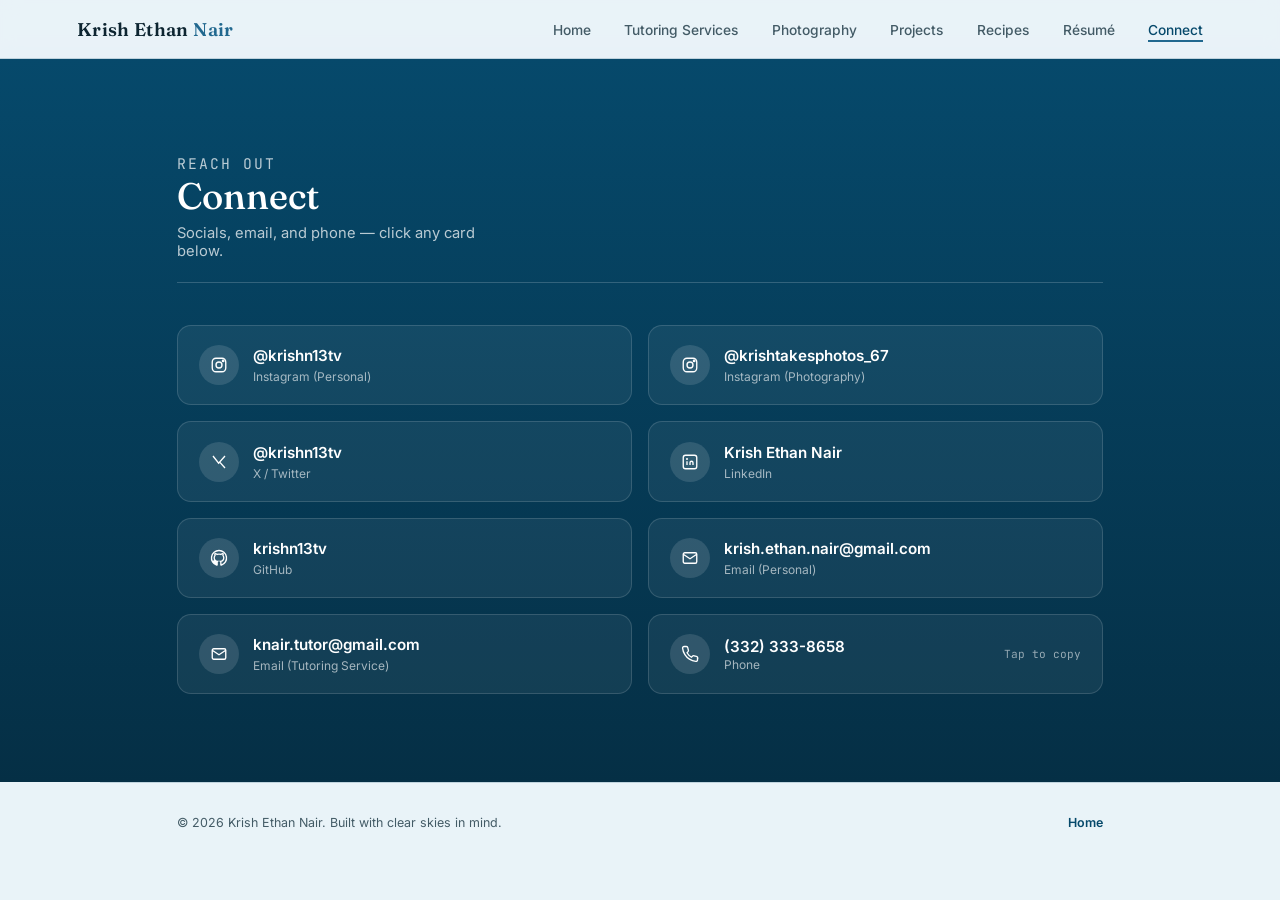
==== commit 2300af87: "Update index.html" ====
--- a/connect/index.html
+++ b/connect/index.html
@@ -19,9 +19,11 @@
   <nav>
     <ul id="navList">
       <li><a href="../">Home</a></li>
+      <li><a href="../tutoring/">Tutoring Services</a></li>
       <li><a href="../photography/">Photography</a></li>
       <li><a href="../projects/">Projects</a></li>
       <li><a href="../recipes/">Recipes</a></li>
+      <li><a href="../resume/">Résumé</a></li>
       <li><a href="../connect/" aria-current="page">Connect</a></li>
     </ul>
   </nav>
@@ -83,7 +85,7 @@
         <span><span class="handle">knair.tutor@gmail.com</span><br><span class="platform">Email (Tutoring Service)</span></span>
       </a>
 
-      <button class="connect-card" id="phoneCard" type="button" data-phone="+3323338658">
+      <button class="connect-card" id="phoneCard" type="button" data-phone="+13323338658">
         <span class="connect-icon"><svg width="18" height="18" viewBox="0 0 24 24" fill="none" stroke="white" stroke-width="1.8"><path d="M22 16.9v3a2 2 0 0 1-2.2 2 19.8 19.8 0 0 1-8.6-3.1 19.5 19.5 0 0 1-6-6 19.8 19.8 0 0 1-3.1-8.7A2 2 0 0 1 4.1 2h3a2 2 0 0 1 2 1.7c.1 1 .3 2 .7 3a2 2 0 0 1-.4 2.1L8 10.3a16 16 0 0 0 6 6l1.5-1.5a2 2 0 0 1 2.1-.4c1 .4 2 .6 3 .7a2 2 0 0 1 1.7 2z"/></svg></span>
         <span><span class="handle">(332) 333-8658</span><br><span class="platform">Phone</span></span>
         <span class="copy-note" id="copyNote">Tap to copy</span>
